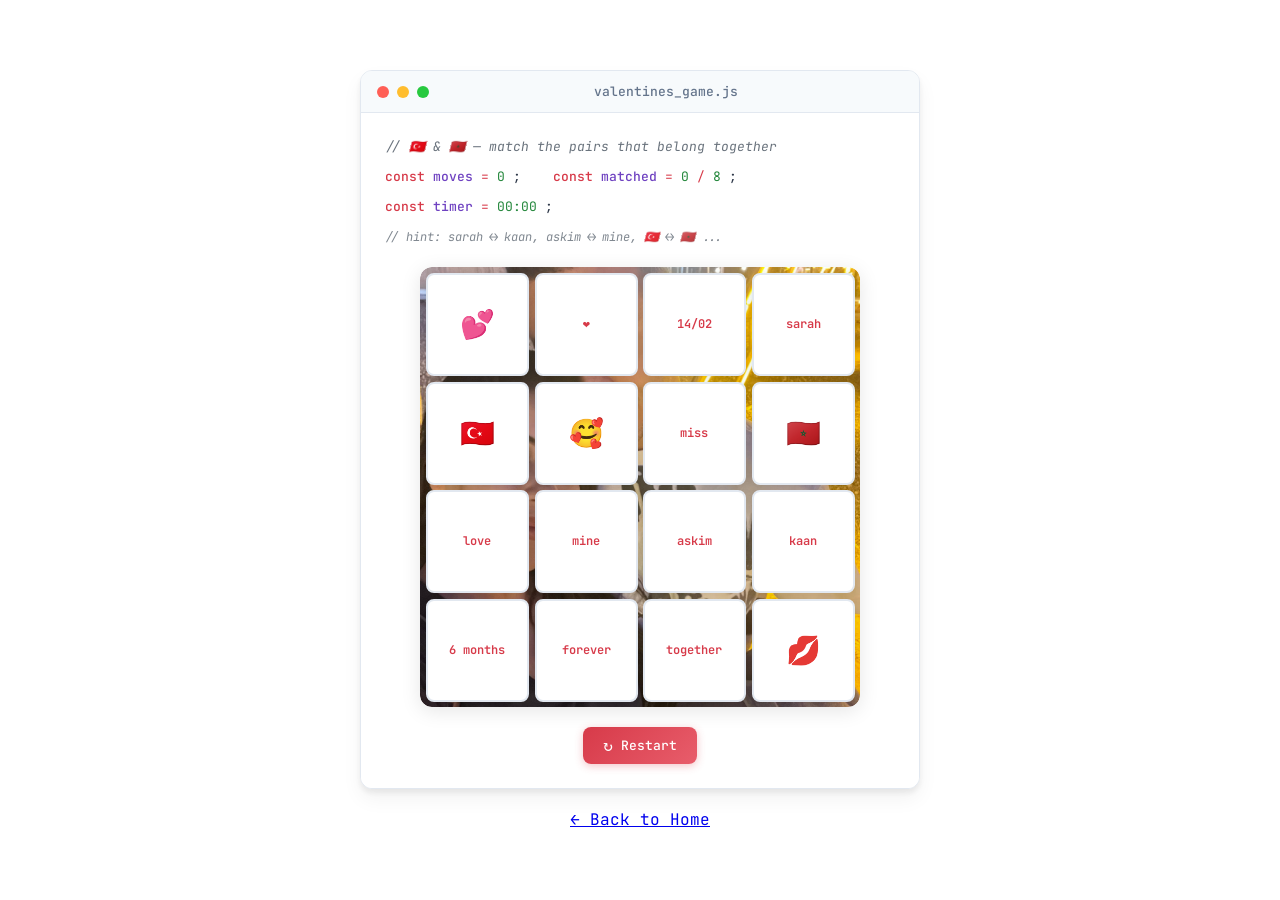
==== game.html @ 8234a2a3 "chore: Add valentines games." ====
<!DOCTYPE html>
<html lang="tr">
<head>
    <meta charset="UTF-8">
    <meta name="viewport" content="width=device-width, initial-scale=1.0">
    <title>love game - sarah && kaan</title>
    <link rel="preconnect" href="https://fonts.googleapis.com">
    <link rel="preconnect" href="https://fonts.gstatic.com" crossorigin>
    <link href="https://fonts.googleapis.com/css2?family=JetBrains+Mono:wght@400;500;600&display=swap" rel="stylesheet">
    <link rel="stylesheet" href="style.css">
    <link rel="stylesheet" href="game.css">
</head>
<body>
    <div class="container game-container">
        <div class="code-editor">
            <div class="editor-header">
                <div class="dots">
                    <span class="dot red"></span>
                    <span class="dot yellow"></span>
                    <span class="dot green"></span>
                </div>
                <div class="filename">valentines_game.js</div>
                <div></div>
            </div>
            
            <div class="code-content game-code-content">
                <div class="game-header-section">
                    <div class="code-line">
                        <span class="comment">// 🇹🇷 &amp; 🇲🇦 — match the pairs that belong together</span>
                    </div>
                    <div class="code-line">
                        <span class="keyword">const</span> 
                        <span class="variable">moves</span> 
                        <span class="operator">=</span> 
                        <span class="string" id="moveCount">0</span><span class="punctuation">;</span>
                        <span class="spacer"></span>
                        <span class="keyword">const</span> 
                        <span class="variable">matched</span> 
                        <span class="operator">=</span> 
                        <span class="string" id="matchCount">0</span>
                        <span class="operator">/</span>
                        <span class="string">8</span><span class="punctuation">;</span>
                    </div>
                    <div class="code-line">
                        <span class="keyword">const</span> 
                        <span class="variable">timer</span> 
                        <span class="operator">=</span> 
                        <span class="string" id="timer">00:00</span><span class="punctuation">;</span>
                    </div>
                    <div class="code-line hint-line">
                        <span class="comment">// hint: sarah ↔ kaan, askim ↔ mine, 🇹🇷 ↔ 🇲🇦 ...</span>
                    </div>
                </div>

                <div class="game-board-wrapper">
                    <div class="hidden-photo" id="hiddenPhoto"></div>
                    <div class="game-board" id="gameBoard">
                        <!-- Cards generated by JS -->
                    </div>
                </div>

                <div class="game-controls">
                    <button class="game-btn" id="restartBtn">
                        <span class="btn-icon-game">↻</span>
                        <span>Restart</span>
                    </button>
                </div>
            </div>
        </div>

        <!-- Victory Modal -->
        <div class="victory-overlay" id="victoryOverlay">
            <div class="victory-modal">
                <div class="victory-hearts">
                    <span class="v-heart">🇹🇷</span>
                    <span class="v-heart">❤️</span>
                    <span class="v-heart">🇲🇦</span>
                </div>
                <div class="victory-title">askim!</div>

                <div class="slideshow">
                    <img class="slideshow-img" id="slideshowImg" src="images/1.jpg" alt="Sarah & Kaan">
                    <button class="slideshow-btn prev" id="prevBtn">‹</button>
                    <button class="slideshow-btn next" id="nextBtn">›</button>
                </div>

                <div class="victory-subtitle">
                    6 months of love — and forever to go
                </div>
                <div class="victory-message">
                    <span class="keyword">return</span> 
                    <span class="string">"Sarah & Kaan forever"</span><span class="punctuation">;</span>
                </div>
                <div class="victory-stats">
                    <span class="comment">// <span id="victoryMoves">0</span> moves, <span id="victoryTime">00:00</span> time</span>
                </div>
                <button class="game-btn victory-btn" id="playAgainBtn">
                    <span class="btn-icon-game">💘</span>
                    <span>Play Again</span>
                </button>
            </div>
        </div>
        
        <div class="back-link">
            <a href="index.html">← Back to Home</a>
        </div>
    </div>
    
    <!-- Floating hearts background -->
    <div class="floating-hearts" id="floatingHearts"></div>

    <script src="game.js"></script>
</body>
</html>
---- style.css ----
* {
    margin: 0;
    padding: 0;
    box-sizing: border-box;
}

body {
    font-family: 'JetBrains Mono', 'Fira Code', 'Courier New', monospace;
    background: #ffffff;
    min-height: 100vh;
    display: flex;
    align-items: center;
    justify-content: center;
    padding: 20px;
    color: #2d3748;
}

.container {
    display: flex;
    align-items: center;
    justify-content: center;
    width: 100%;
    max-width: 800px;
}

.code-editor {
    width: 100%;
    background: #ffffff;
    border-radius: 12px;
    box-shadow: 0 4px 6px rgba(0, 0, 0, 0.07), 
                0 10px 20px rgba(0, 0, 0, 0.05);
    border: 1px solid #e2e8f0;
    overflow: hidden;
    animation: fadeIn 0.6s ease-out;
}

@keyframes fadeIn {
    from {
        opacity: 0;
        transform: translateY(10px);
    }
    to {
        opacity: 1;
        transform: translateY(0);
    }
}

.editor-header {
    display: flex;
    align-items: center;
    justify-content: space-between;
    padding: 12px 16px;
    background: #f7fafc;
    border-bottom: 1px solid #e2e8f0;
}

.dots {
    display: flex;
    gap: 8px;
}

.dot {
    width: 12px;
    height: 12px;
    border-radius: 50%;
}

.dot.red { background: #ff5f56; }
.dot.yellow { background: #ffbd2e; }
.dot.green { background: #27c93f; }

.filename {
    font-size: 13px;
    color: #64748b;
    font-weight: 500;
}

.code-content {
    display: flex;
    padding: 24px 0;
    background: #ffffff;
}

.line-numbers {
    display: flex;
    flex-direction: column;
    padding: 0 16px;
    color: #cbd5e0;
    font-size: 14px;
    line-height: 32px;
    user-select: none;
    text-align: right;
    min-width: 50px;
}

.code {
    flex: 1;
    padding-right: 24px;
}

.code-line {
    font-size: 15px;
    line-height: 32px;
    display: flex;
    align-items: center;
    gap: 8px;
    min-height: 32px;
}

.code-line.empty {
    min-height: 16px;
}

.keyword {
    color: #d73a49;
    font-weight: 500;
}

.variable {
    color: #6f42c1;
    font-weight: 500;
}

.variable-use {
    color: #005cc5;
}

.operator {
    color: #d73a49;
}

.punctuation {
    color: #2d3748;
}

.string {
    color: #22863a;
}

.comment {
    color: #6a737d;
    font-style: italic;
}

.checkbox-wrapper {
    display: inline-flex;
    align-items: center;
    gap: 8px;
    cursor: pointer;
    position: relative;
}

.checkbox-wrapper input[type="checkbox"] {
    position: absolute;
    opacity: 0;
    cursor: pointer;
}

.checkmark {
    width: 18px;
    height: 18px;
    border: 2px solid #cbd5e0;
    border-radius: 4px;
    transition: all 0.2s ease;
    display: flex;
    align-items: center;
    justify-content: center;
}

.checkbox-wrapper:hover .checkmark {
    border-color: #d73a49;
}

.checkbox-wrapper input:checked ~ .checkmark {
    background: #d73a49;
    border-color: #d73a49;
}

.checkbox-wrapper input:checked ~ .checkmark::after {
    content: "✓";
    color: white;
    font-size: 12px;
    font-weight: bold;
}

.boolean {
    color: #005cc5;
    font-weight: 500;
    transition: color 0.2s ease;
}

.checkbox-wrapper input:checked ~ .boolean {
    color: #d73a49;
}

.output {
    color: #6a737d;
    font-weight: 500;
    transition: all 0.3s ease;
}

.output.love {
    color: #d73a49;
    animation: glow 0.5s ease-out;
}

@keyframes glow {
    0% {
        opacity: 0;
        transform: translateX(-5px);
    }
    100% {
        opacity: 1;
        transform: translateX(0);
    }
}

.heart-emoji {
    display: inline-block;
    animation: heartbeat 1.5s ease-in-out infinite;
    margin-left: 4px;
}

@keyframes heartbeat {
    0%, 100% {
        transform: scale(1);
    }
    15% {
        transform: scale(1.15);
    }
    30% {
        transform: scale(1);
    }
}

/* Responsive */
@media (max-width: 768px) {
    .code-editor {
        border-radius: 8px;
    }
    
    .code-line {
        font-size: 13px;
        line-height: 28px;
        flex-wrap: wrap;
    }
    
    .line-numbers {
        font-size: 12px;
        line-height: 28px;
        padding: 0 12px;
        min-width: 40px;
    }
    
    .code {
        padding-right: 16px;
    }
}

@media (max-width: 480px) {
    .code-line {
        font-size: 12px;
        line-height: 24px;
    }
    
    .line-numbers {
        font-size: 11px;
        line-height: 24px;
        padding: 0 8px;
        min-width: 35px;
    }
    
    .filename {
        font-size: 12px;
    }
    
    .dot {
        width: 10px;
        height: 10px;
    }
}

/* Navigation Links */
.nav-links {
    margin-top: 24px;
    text-align: center;
    display: flex;
    justify-content: center;
    gap: 12px;
    flex-wrap: wrap;
}

.lovemeter-link {
    display: inline-flex;
    align-items: center;
    gap: 8px;
    padding: 10px 20px;
    background: linear-gradient(135deg, #ffffff 0%, #f7fafc 100%);
    color: #d73a49;
    text-decoration: none;
    border-radius: 8px;
    font-size: 14px;
    font-weight: 500;
    border: 1px solid #e2e8f0;
    transition: all 0.3s ease;
    box-shadow: 0 2px 4px rgba(0, 0, 0, 0.05);
}

.lovemeter-link:hover {
    transform: translateY(-2px);
    box-shadow: 0 4px 8px rgba(215, 58, 73, 0.15);
    border-color: #d73a49;
}

.lovemeter-link span {
    display: inline-block;
    animation: heartbeat 1.5s ease-in-out infinite;
}
---- game.css ----
/* Valentine's Day Memory Game Styles */

.game-container {
    flex-direction: column;
    max-width: 560px;
}

.game-code-content {
    display: flex;
    flex-direction: column;
    padding: 20px 24px 24px;
    background: #ffffff;
    gap: 16px;
}

.game-header-section {
    display: flex;
    flex-direction: column;
    gap: 2px;
}

.game-header-section .code-line {
    font-size: 13px;
    line-height: 28px;
    display: flex;
    align-items: center;
    gap: 8px;
    min-height: 28px;
}

.spacer {
    display: inline-block;
    width: 16px;
}

.hint-line {
    font-size: 12px !important;
    opacity: 0.85;
}

/* Game Board Wrapper - holds the hidden photo + card grid */
.game-board-wrapper {
    position: relative;
    max-width: 440px;
    margin: 0 auto;
    width: 100%;
    border-radius: 12px;
    overflow: hidden;
    box-shadow: 0 4px 20px rgba(0, 0, 0, 0.1);
}

/* Hidden Photo Behind Cards */
.hidden-photo {
    position: absolute;
    inset: 0;
    background-size: cover;
    background-position: center;
    border-radius: 12px;
    z-index: 0;
    filter: blur(0px);
    transition: filter 0.5s ease;
}

/* Game Board */
.game-board {
    display: grid;
    grid-template-columns: repeat(4, 1fr);
    gap: 6px;
    padding: 6px;
    width: 100%;
    position: relative;
    z-index: 1;
}

/* Card Styles */
.card {
    aspect-ratio: 1;
    perspective: 600px;
    cursor: pointer;
}

.card-inner {
    position: relative;
    width: 100%;
    height: 100%;
    transition: transform 0.5s cubic-bezier(0.4, 0, 0.2, 1);
    transform-style: preserve-3d;
    border-radius: 8px;
}

.card.flipped .card-inner {
    transform: rotateY(180deg);
}

.card-front,
.card-back {
    position: absolute;
    width: 100%;
    height: 100%;
    backface-visibility: hidden;
    border-radius: 8px;
    display: flex;
    align-items: center;
    justify-content: center;
}

.card-front {
    background: linear-gradient(135deg, #fce4ec 0%, #f8bbd0 50%, #f48fb1 100%);
    border: 2px solid #f48fb1;
    box-shadow: 0 2px 8px rgba(244, 143, 177, 0.3);
    transition: box-shadow 0.3s ease, transform 0.2s ease;
}

.card-front::after {
    content: "?";
    font-size: 22px;
    font-family: 'JetBrains Mono', monospace;
    font-weight: 600;
    color: rgba(215, 58, 73, 0.5);
}

.card:hover .card-front {
    box-shadow: 0 4px 16px rgba(215, 58, 73, 0.35);
    transform: scale(1.03);
}

.card.flipped:hover .card-front {
    transform: none;
    box-shadow: 0 2px 8px rgba(244, 143, 177, 0.3);
}

.card-back {
    background: #ffffff;
    border: 2px solid #e2e8f0;
    transform: rotateY(180deg);
    box-shadow: 0 2px 8px rgba(0, 0, 0, 0.08);
    padding: 4px;
}

/* Card content types */
.card-emoji {
    font-size: 28px;
    line-height: 1;
}

.card-text {
    font-family: 'JetBrains Mono', monospace;
    font-size: 12px;
    font-weight: 600;
    color: #d73a49;
    text-align: center;
    line-height: 1.2;
    word-break: break-word;
}

/* Matched & Revealed cards - fade away to show photo */
.card.matched .card-inner {
    transform: rotateY(180deg);
}

.card.matched .card-back {
    border-color: #27c93f;
    background: linear-gradient(135deg, #ffffff 0%, #f0fff4 100%);
    box-shadow: 0 2px 12px rgba(39, 201, 63, 0.2);
    animation: matchPop 0.5s ease-out;
}

.card.matched {
    cursor: default;
}

.card.revealed .card-inner {
    animation: revealFade 1s ease-out forwards;
    animation-delay: 0.2s;
}

@keyframes revealFade {
    0% {
        opacity: 1;
        transform: rotateY(180deg) scale(1);
    }
    50% {
        opacity: 0.5;
        transform: rotateY(180deg) scale(0.95);
    }
    100% {
        opacity: 0;
        transform: rotateY(180deg) scale(0.9);
        visibility: hidden;
    }
}

/* When all cards are revealed */
.game-board.all-revealed {
    animation: boardGlow 1s ease-out;
}

@keyframes boardGlow {
    0% {
        box-shadow: 0 0 0 rgba(215, 58, 73, 0);
    }
    50% {
        box-shadow: 0 0 30px rgba(215, 58, 73, 0.3);
    }
    100% {
        box-shadow: 0 0 0 rgba(215, 58, 73, 0);
    }
}

@keyframes matchPop {
    0% {
        transform: rotateY(180deg) scale(1);
    }
    30% {
        transform: rotateY(180deg) scale(1.12);
    }
    60% {
        transform: rotateY(180deg) scale(0.95);
    }
    100% {
        transform: rotateY(180deg) scale(1);
    }
}

/* Wrong match */
.card.wrong .card-back {
    animation: shake 0.4s ease-out;
    border-color: #ff5f56;
}

@keyframes shake {
    0%, 100% { transform: rotateY(180deg) translateX(0); }
    20% { transform: rotateY(180deg) translateX(-6px); }
    40% { transform: rotateY(180deg) translateX(6px); }
    60% { transform: rotateY(180deg) translateX(-4px); }
    80% { transform: rotateY(180deg) translateX(4px); }
}

/* Match label animation */
.match-label {
    position: absolute;
    transform: translate(-50%, -50%);
    background: rgba(215, 58, 73, 0.95);
    color: white;
    padding: 6px 14px;
    border-radius: 20px;
    font-family: 'JetBrains Mono', monospace;
    font-size: 12px;
    font-weight: 600;
    white-space: nowrap;
    z-index: 10;
    pointer-events: none;
    animation: labelFloat 1.2s ease-out forwards;
    box-shadow: 0 4px 12px rgba(215, 58, 73, 0.4);
}

@keyframes labelFloat {
    0% {
        opacity: 0;
        transform: translate(-50%, -50%) scale(0.5);
    }
    20% {
        opacity: 1;
        transform: translate(-50%, -50%) scale(1.1);
    }
    40% {
        transform: translate(-50%, -50%) scale(1);
    }
    80% {
        opacity: 1;
    }
    100% {
        opacity: 0;
        transform: translate(-50%, -70%) scale(0.9);
    }
}

/* Game Controls */
.game-controls {
    display: flex;
    justify-content: center;
    margin-top: 4px;
}

.game-btn {
    display: inline-flex;
    align-items: center;
    gap: 8px;
    padding: 8px 20px;
    background: linear-gradient(135deg, #d73a49 0%, #e85d6b 100%);
    color: white;
    border: none;
    border-radius: 8px;
    font-family: 'JetBrains Mono', monospace;
    font-size: 13px;
    font-weight: 500;
    cursor: pointer;
    transition: all 0.3s ease;
    box-shadow: 0 2px 8px rgba(215, 58, 73, 0.3);
}

.game-btn:hover {
    transform: translateY(-2px);
    box-shadow: 0 4px 12px rgba(215, 58, 73, 0.4);
    background: linear-gradient(135deg, #e85d6b 0%, #d73a49 100%);
}

.game-btn:active {
    transform: translateY(0);
}

.btn-icon-game {
    font-size: 16px;
    display: inline-block;
}

/* Victory Modal */
.victory-overlay {
    position: fixed;
    inset: 0;
    background: rgba(0, 0, 0, 0.6);
    backdrop-filter: blur(8px);
    display: flex;
    align-items: center;
    justify-content: center;
    z-index: 1000;
    opacity: 0;
    pointer-events: none;
    transition: opacity 0.4s ease;
}

.victory-overlay.show {
    opacity: 1;
    pointer-events: all;
}

.victory-modal {
    background: #ffffff;
    border: 1px solid #e2e8f0;
    border-radius: 16px;
    padding: 32px 36px;
    text-align: center;
    box-shadow: 0 20px 60px rgba(0, 0, 0, 0.15);
    transform: scale(0.8) translateY(20px);
    transition: transform 0.5s cubic-bezier(0.34, 1.56, 0.64, 1);
    max-width: 420px;
    width: 90%;
}

.victory-overlay.show .victory-modal {
    transform: scale(1) translateY(0);
}

.victory-hearts {
    font-size: 36px;
    margin-bottom: 12px;
    display: flex;
    justify-content: center;
    gap: 8px;
}

.v-heart {
    display: inline-block;
    animation: victoryBounce 1.5s ease-in-out infinite;
}

.v-heart:nth-child(1) { animation-delay: 0s; }
.v-heart:nth-child(2) { animation-delay: 0.2s; }
.v-heart:nth-child(3) { animation-delay: 0.4s; }

@keyframes victoryBounce {
    0%, 100% { transform: translateY(0) scale(1); }
    50% { transform: translateY(-10px) scale(1.1); }
}

.victory-title {
    font-family: 'JetBrains Mono', monospace;
    font-size: 26px;
    font-weight: 600;
    color: #d73a49;
    margin-bottom: 8px;
}

.victory-subtitle {
    font-family: 'JetBrains Mono', monospace;
    font-size: 12px;
    color: #6a737d;
    margin-bottom: 16px;
    line-height: 1.5;
}

/* Slideshow */
.slideshow {
    position: relative;
    width: 100%;
    max-width: 300px;
    margin: 0 auto 16px;
    border-radius: 12px;
    overflow: hidden;
    box-shadow: 0 4px 20px rgba(0, 0, 0, 0.15);
    aspect-ratio: 3/4;
    background: #f7fafc;
}

.slideshow-img {
    width: 100%;
    height: 100%;
    object-fit: cover;
    transition: opacity 0.3s ease;
}

.slideshow-btn {
    position: absolute;
    top: 50%;
    transform: translateY(-50%);
    width: 32px;
    height: 32px;
    border-radius: 50%;
    border: none;
    background: rgba(255, 255, 255, 0.85);
    color: #d73a49;
    font-size: 16px;
    cursor: pointer;
    display: flex;
    align-items: center;
    justify-content: center;
    transition: all 0.2s ease;
    box-shadow: 0 2px 8px rgba(0, 0, 0, 0.15);
    z-index: 2;
    font-family: 'JetBrains Mono', monospace;
    font-weight: 700;
}

.slideshow-btn:hover {
    background: #ffffff;
    transform: translateY(-50%) scale(1.1);
}

.slideshow-btn.prev { left: 8px; }
.slideshow-btn.next { right: 8px; }

.victory-message {
    font-family: 'JetBrains Mono', monospace;
    font-size: 14px;
    margin-bottom: 6px;
}

.victory-stats {
    font-family: 'JetBrains Mono', monospace;
    font-size: 12px;
    margin-bottom: 20px;
}

.victory-btn {
    font-size: 14px;
    padding: 10px 24px;
}

/* Floating Hearts Background */
.floating-hearts {
    position: fixed;
    inset: 0;
    pointer-events: none;
    z-index: -1;
    overflow: hidden;
}

.floating-heart {
    position: absolute;
    bottom: -40px;
    opacity: 0;
    animation: floatUp linear forwards;
    font-size: 20px;
}

@keyframes floatUp {
    0% {
        opacity: 0;
        transform: translateY(0) rotate(0deg) scale(0.5);
    }
    10% {
        opacity: 0.6;
    }
    90% {
        opacity: 0.3;
    }
    100% {
        opacity: 0;
        transform: translateY(-100vh) rotate(360deg) scale(1);
    }
}

/* Back link */
.game-container .back-link {
    margin-top: 20px;
}

/* Responsive */
@media (max-width: 768px) {
    .game-container {
        max-width: 480px;
    }

    .game-board {
        gap: 5px;
        padding: 5px;
    }

    .card-front::after {
        font-size: 18px;
    }

    .card-emoji {
        font-size: 24px;
    }

    .card-text {
        font-size: 11px;
    }

    .game-code-content {
        padding: 16px 16px 20px;
    }

    .game-header-section .code-line {
        font-size: 12px;
        flex-wrap: wrap;
    }

    .victory-modal {
        padding: 28px 20px;
    }

    .victory-title {
        font-size: 22px;
    }

    .match-label {
        font-size: 11px;
        padding: 5px 10px;
    }

    .slideshow {
        max-width: 250px;
    }
}

@media (max-width: 480px) {
    .game-container {
        max-width: 360px;
    }

    .game-board {
        gap: 4px;
        padding: 4px;
    }

    .card-front::after {
        font-size: 15px;
    }

    .card-emoji {
        font-size: 20px;
    }

    .card-text {
        font-size: 9px;
    }

    .game-header-section .code-line {
        font-size: 11px;
        line-height: 24px;
    }

    .hint-line {
        font-size: 10px !important;
    }

    .game-code-content {
        padding: 12px 12px 16px;
        gap: 12px;
    }

    .game-btn {
        font-size: 12px;
        padding: 7px 16px;
    }

    .match-label {
        font-size: 10px;
        padding: 4px 8px;
    }

    .slideshow {
        max-width: 200px;
    }

    .slideshow-btn {
        width: 28px;
        height: 28px;
        font-size: 14px;
    }

    .victory-subtitle {
        font-size: 11px;
    }
}
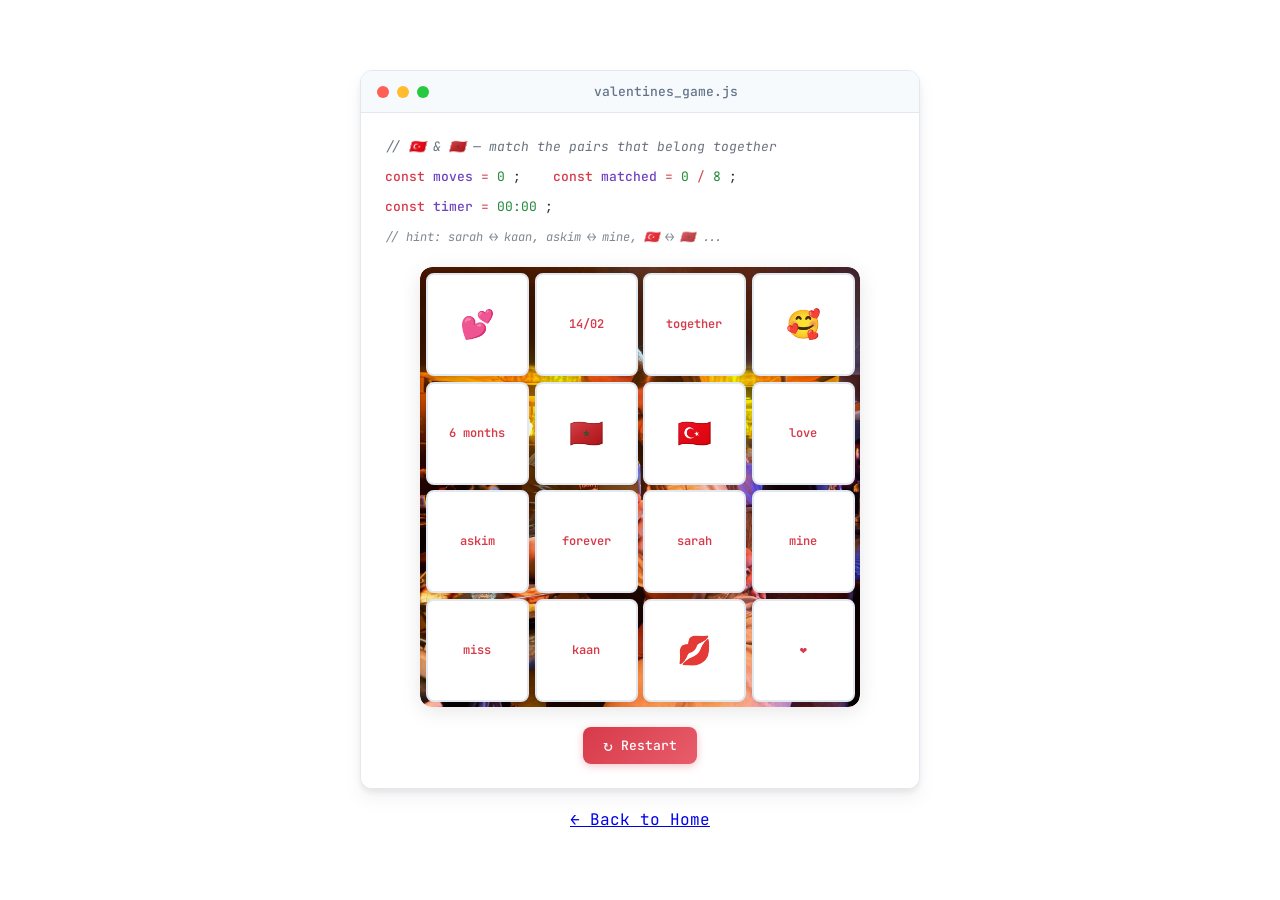
==== commit 30eee89e: "chore: Add valentines games." ====
--- a/game.html
+++ b/game.html
@@ -7,8 +7,8 @@
     <link rel="preconnect" href="https://fonts.googleapis.com">
     <link rel="preconnect" href="https://fonts.gstatic.com" crossorigin>
     <link href="https://fonts.googleapis.com/css2?family=JetBrains+Mono:wght@400;500;600&display=swap" rel="stylesheet">
-    <link rel="stylesheet" href="style.css">
-    <link rel="stylesheet" href="game.css">
+    <link rel="stylesheet" href="style.css?v=2">
+    <link rel="stylesheet" href="game.css?v=2">
 </head>
 <body>
     <div class="container game-container">
@@ -109,6 +109,6 @@
     <!-- Floating hearts background -->
     <div class="floating-hearts" id="floatingHearts"></div>
 
-    <script src="game.js"></script>
+    <script src="game.js?v=2"></script>
 </body>
 </html>
